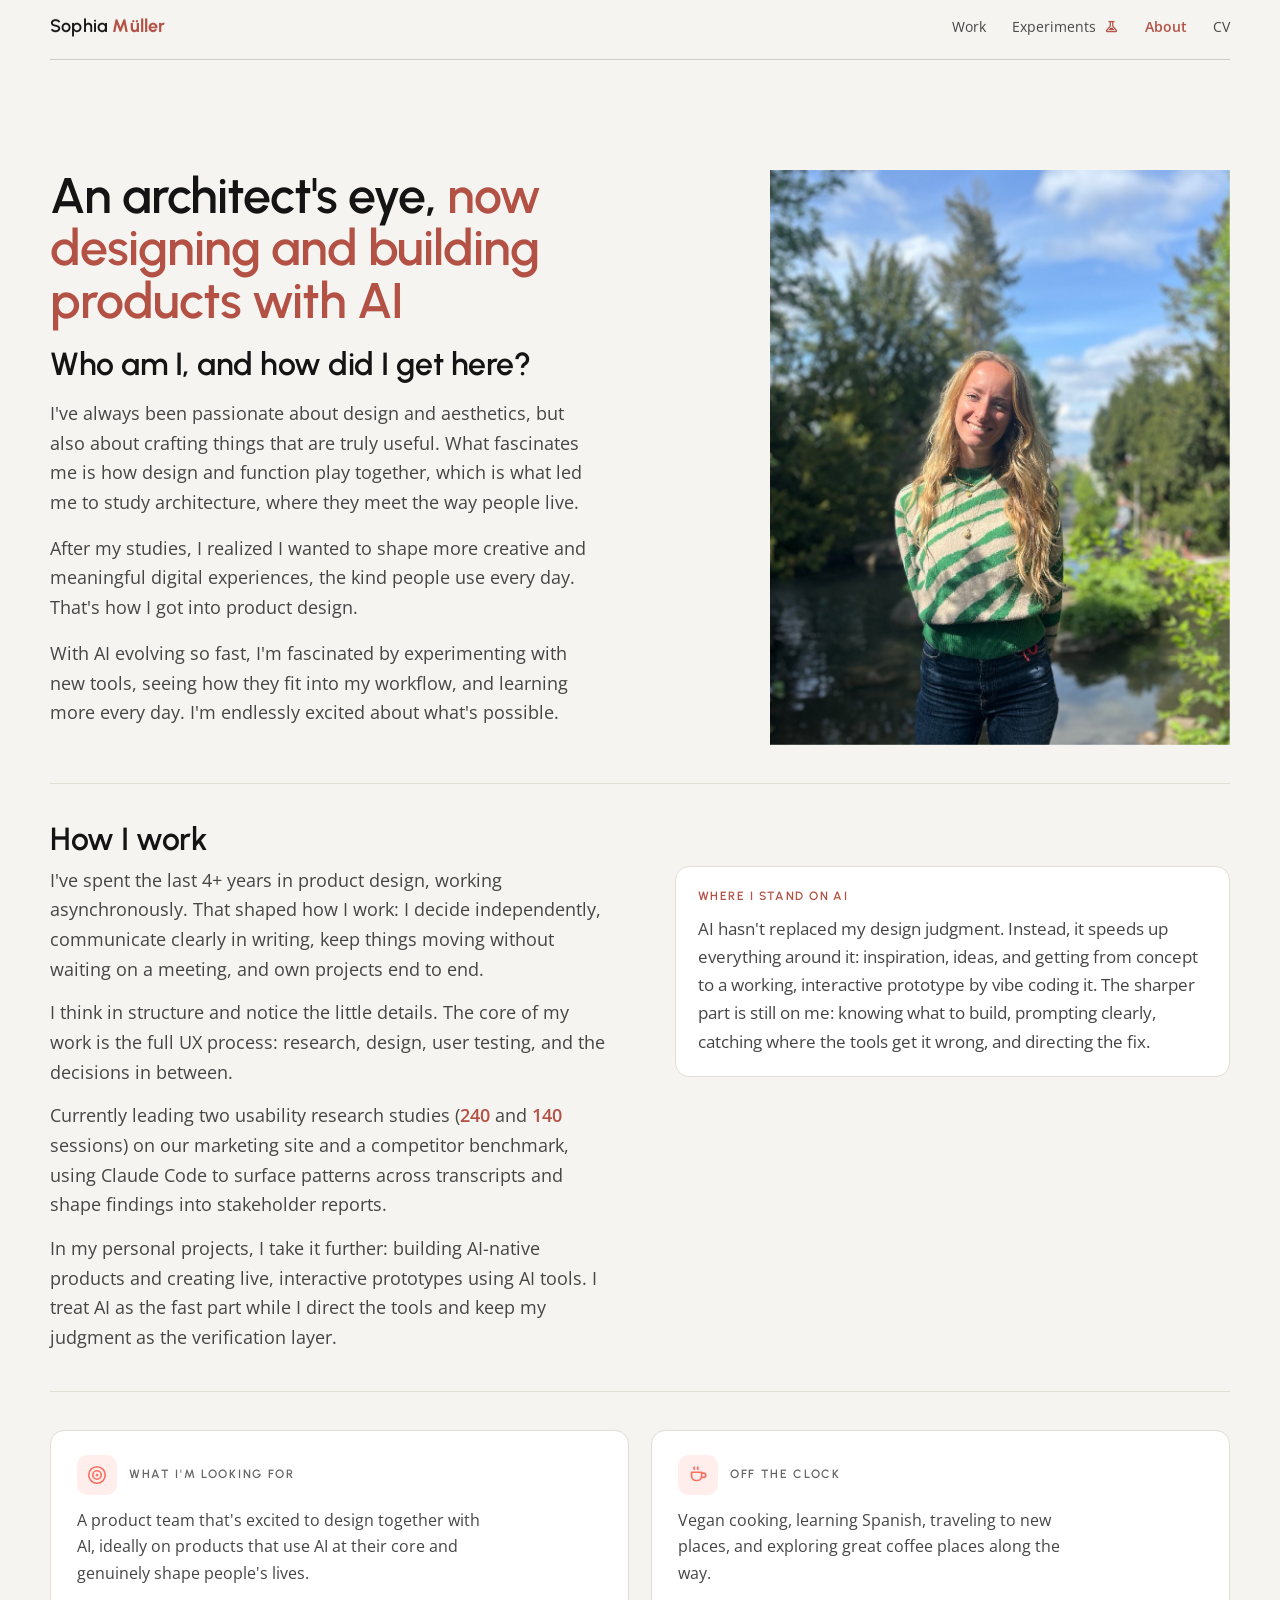
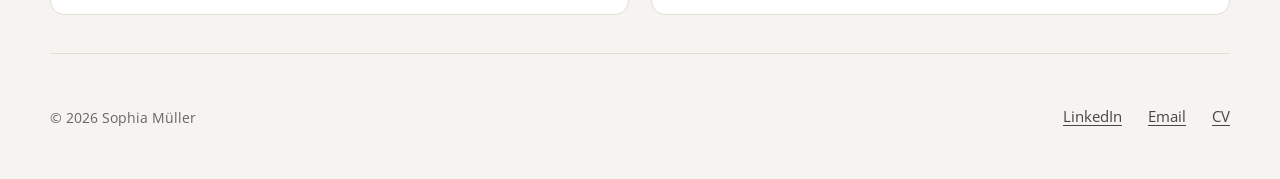
==== about.html @ 028c993f "About: reword usability research line, add study context Co-Authored-By: Claude Opus 4.8 (1M context" ====
<!DOCTYPE html>
<html lang="en">
<head>
<meta charset="UTF-8">
<meta name="viewport" content="width=device-width, initial-scale=1.0">
<link rel="icon" href="/favicon.svg" type="image/svg+xml">
<link rel="icon" href="/favicon.ico" sizes="any">
<link rel="apple-touch-icon" href="/apple-touch-icon.png">
<title>About — Sophia Müller, Product Designer</title>
<meta name="description" content="About Sophia Müller — an architect turned product designer who integrates AI across the full UX process. How I work, and where I stand on AI.">
<link rel="canonical" href="https://sophia-ux.com/about">
<meta property="og:type" content="website">
<meta property="og:url" content="https://sophia-ux.com/about">
<meta property="og:title" content="About — Sophia Müller, Product Designer">
<meta property="og:description" content="An architect turned product designer who integrates AI across the full UX process. How I work, and where I stand on AI.">
<meta property="og:image" content="https://sophia-ux.com/assets/og-image.jpg">
<meta property="og:image:width" content="1200">
<meta property="og:image:height" content="630">
<meta property="og:image:alt" content="Sophia Müller — Product Designer portfolio">
<meta property="og:site_name" content="Sophia Müller">
<meta name="twitter:card" content="summary_large_image">
<meta name="twitter:title" content="About — Sophia Müller, Product Designer">
<meta name="twitter:description" content="An architect turned product designer who integrates AI across the full UX process. How I work, and where I stand on AI.">
<meta name="twitter:image" content="https://sophia-ux.com/assets/og-image.jpg">
<meta name="twitter:image:alt" content="Sophia Müller — Product Designer portfolio">
<script type="application/ld+json">
{
  "@context": "https://schema.org",
  "@graph": [
    {
      "@type": "AboutPage",
      "url": "https://sophia-ux.com/about",
      "name": "About — Sophia Müller, Product Designer",
      "description": "An architect turned product designer who integrates AI across the full UX process.",
      "inLanguage": "en",
      "isPartOf": { "@type": "WebSite", "name": "Sophia Müller", "url": "https://sophia-ux.com/" },
      "about": { "@id": "https://sophia-ux.com/#person" }
    },
    {
      "@type": "Person",
      "@id": "https://sophia-ux.com/#person",
      "name": "Sophia Müller",
      "url": "https://sophia-ux.com/",
      "jobTitle": "Product Designer",
      "image": "https://sophia-ux.com/assets/sophia-portrait-about.jpg",
      "sameAs": ["https://www.instagram.com/sophiamueller_ux/"]
    },
    {
      "@type": "BreadcrumbList",
      "itemListElement": [
        { "@type": "ListItem", "position": 1, "name": "Home", "item": "https://sophia-ux.com/" },
        { "@type": "ListItem", "position": 2, "name": "About" }
      ]
    }
  ]
}
</script>
<link rel="preconnect" href="https://fonts.googleapis.com">
<link rel="preconnect" href="https://fonts.gstatic.com" crossorigin>
<link href="https://fonts.googleapis.com/css2?family=Urbanist:wght@500;600;700&family=Open+Sans:wght@400;600&display=swap" rel="stylesheet">
<style>
  /* ============================================================
     THEME: cream-paper variant of the Sophia Müller brand.
     Tokens match the Focus Forest case study so this page
     drops into the same site. Edit copy in the <body> below.
     ============================================================ */
  :root{
    --paper:#f6f4f1; --paper-2:#f1eee8; --card:#ffffff;
    --ink:#141414; --body:#454545; --muted:#666666; --faint:#b0a99e;
    --line:#e2ded6; --accent:#F87060; --accent-ink:#b35145;
    --head:'Urbanist',sans-serif; --sans:'Open Sans',sans-serif;
    --maxw:1240px; --header-h:64px;
  }
  *{box-sizing:border-box}
  body{margin:0;background:var(--paper);color:var(--body);font-family:var(--sans);font-size:16px;line-height:1.65;-webkit-font-smoothing:antialiased}
  a{color:inherit;text-decoration:none}

  /* ---------- Header ---------- */
  .header{position:sticky;top:0;z-index:50;max-width:var(--maxw);margin:0 auto;display:flex;align-items:center;justify-content:space-between;padding:30px clamp(20px,4vw,30px) 18px;background:rgba(246,244,241,.86);backdrop-filter:blur(8px)}
  .header::after{content:"";position:absolute;left:clamp(20px,4vw,30px);right:clamp(20px,4vw,30px);bottom:0;height:1px;background:rgba(20,20,20,.2)}
  .brand{font-family:var(--head);font-weight:600;font-size:18px;letter-spacing:.2px;color:var(--ink)}
  .brand b{color:var(--accent-ink);font-weight:700}
  .nav{display:flex;gap:26px;align-items:center;font-size:14px}
  .nav a{color:var(--body);transition:color .15s}
  .nav a:hover{color:var(--accent-ink)}
  .nav a.active{color:var(--accent-ink);font-weight:600}
  .nav-toggle{display:none}
  /* Experiments flask icon: dark coral to match the heading; wiggles on load, every few seconds, and on hover */
  .navicon{width:15px;height:15px;fill:var(--accent-ink);vertical-align:-2px;margin-left:4px;transform-origin:50% 75%}
  .navicon.wiggle,.nav a:hover .navicon{animation:flaskwiggle .6s ease}
  @keyframes flaskwiggle{0%,100%{transform:rotate(0)}22%{transform:rotate(-15deg)}50%{transform:rotate(12deg)}74%{transform:rotate(-6deg)}88%{transform:rotate(3deg)}}

  /* ---------- Layout ---------- */
  .wrap{max-width:var(--maxw);margin:0 auto;padding:0 clamp(20px,4vw,30px)}

  /* ---------- Hero ---------- */
  .hero{display:grid;grid-template-columns:minmax(0,34rem) minmax(0,460px);justify-content:space-between;gap:90px;align-items:start;padding:clamp(40px,7vw,80px) 0 clamp(26px,4vw,38px)}
  .hero-text{min-width:0}
  /* align the photo top with the header text (the h1 carries a 12px top margin) */
  .hero .photo{margin-top:12px}
  .eyebrow{font-family:var(--head);font-weight:600;font-size:13px;letter-spacing:.14em;text-transform:uppercase;color:var(--muted)}
  h1{font-family:var(--head);font-weight:600;font-size:clamp(34px,5vw,50px);letter-spacing:-.02em;line-height:1.05;color:var(--ink);margin:12px 0 0}
  .lede{font-size:clamp(16px,1.6vw,19px);line-height:1.55;max-width:46ch;color:var(--body);margin:18px 0 0}
  .intro-p{font-size:18px;line-height:1.65;max-width:62ch;color:var(--body);margin:16px 0 0}

  /* PHOTO: replace the <div class="photo"> placeholder in the
     body with your image, e.g.:
       <img class="photo" src="sophia.jpg" alt="Sophia Müller">
     The .photo styles below size and crop either one. */
  .photo{width:100%;height:auto;aspect-ratio:4/5;border-radius:0;object-fit:cover;display:block}
  .photo.placeholder{background:var(--paper-2);border:1px solid var(--line);display:flex;flex-direction:column;align-items:center;justify-content:center;gap:8px;color:var(--faint);font-family:var(--head);font-weight:500;font-size:13px}
  .photo.placeholder small{font-family:var(--sans);font-weight:400;font-size:12px;color:var(--faint)}

  /* ---------- Sections ---------- */
  .block{padding:clamp(26px,4vw,38px) 0;border-top:1px solid var(--line)}
  .kicker{font-family:var(--head);font-weight:600;font-size:12px;letter-spacing:.14em;text-transform:uppercase;color:var(--muted);margin:0 0 12px}
  .block-ic{width:40px;height:40px;border-radius:11px;background:rgba(248,112,96,.12);color:var(--accent);display:flex;align-items:center;justify-content:center;flex:none}
  .block-head{display:flex;align-items:center;gap:12px;margin:0 0 12px}
  .block-head .kicker{margin:0}
  h2{font-family:var(--head);font-weight:600;font-size:clamp(23px,3vw,32px);letter-spacing:-.015em;line-height:1.12;color:var(--ink);margin:0}
  .block p{max-width:64ch;margin:14px 0 0;font-size:18px}

  /* AI stance card */
  .pov{background:var(--card);border:1px solid var(--line);border-radius:14px;padding:20px 22px;margin:20px 0 0}
  .pov .label{font-family:var(--head);font-weight:600;font-size:12px;letter-spacing:.12em;text-transform:uppercase;color:var(--accent-ink);margin:0 0 9px}
  .pov p{margin:0;font-size:17px;max-width:none}
  /* How I work: paragraphs on the left, the AI-stance box on the right */
  .how-cols{display:grid;grid-template-columns:1fr 1fr;gap:70px;align-items:start;margin-top:8px}
  .how-cols .how-text p:first-child{margin-top:0}
  .how-cols .pov{margin:0}

  /* Experience */
  .exp{display:flex;flex-wrap:wrap;gap:24px;align-items:baseline;margin-top:4px}
  .exp .job{font-family:var(--head);font-weight:600;color:var(--ink);font-size:16px;margin:0 0 8px}
  .exp .job span{color:var(--muted);font-weight:400;font-size:13px;font-family:var(--sans)}

  /* Pills */
  .pills{display:flex;gap:8px;flex-wrap:wrap}
  .pill{font-family:var(--head);font-weight:500;font-size:13px;color:var(--ink);background:var(--card);border:1px solid var(--line);border-radius:20px;padding:6px 14px}
  .pill .ar{color:var(--muted)}
  .pill-label{font-size:13px;color:var(--muted);margin:0 0 9px}

  /* Two-up */
  .two-up{display:flex;flex-wrap:wrap;gap:22px}
  .two-up > div{flex:1 1 300px;background:var(--card);border:1px solid var(--line);border-radius:14px;padding:24px 26px 28px}
  .two-up p{max-width:46ch;margin-top:0;font-size:16px}

  /* Connect */
  .connect h2 .wave{color:var(--accent)}
  .connect .links{font-family:var(--head);font-weight:500;font-size:15px;color:var(--accent-ink);margin-top:14px}
  .connect .links a:hover{text-decoration:underline}

  /* Footer */
  /* footer: same layout as the homepage, in cream */
  .foot{border-top:1px solid var(--line);margin-top:0;padding:50px 0;display:flex;flex-wrap:wrap;gap:24px;justify-content:space-between;align-items:flex-end}
  .foot .copy{color:var(--muted);font-size:14px}
  .foot .flinks{display:flex;gap:26px;font-size:15px}
  .foot .flinks a{color:var(--body);text-decoration:underline;text-underline-offset:3px;text-decoration-thickness:1px;transition:color .2s}
  .foot .flinks a:hover{color:var(--accent-ink)}

  /* back-to-top button (same behavior as the homepage), cream colors */
  .totop{position:fixed;right:clamp(18px,3vw,34px);bottom:clamp(18px,3vw,34px);width:46px;height:46px;border-radius:50%;border:1px solid var(--accent-ink);background:rgba(179,81,69,.1);color:var(--accent-ink);font-size:20px;line-height:1;display:flex;align-items:center;justify-content:center;cursor:pointer;z-index:60;opacity:0;visibility:hidden;transform:translateY(8px);transition:opacity .3s ease,transform .3s ease,background .2s ease,color .2s ease}
  .totop.show{opacity:1;visibility:visible;transform:translateY(0)}
  .totop:hover{background:var(--accent-ink);color:#fff}

  /* ---------- Gentle on-load reveal ---------- */
  .reveal{opacity:0;transform:translateY(16px);animation:rise .7s cubic-bezier(.2,.7,.2,1) forwards}
  @keyframes rise{to{opacity:1;transform:none}}

  /* ---------- Responsive ---------- */
  @media (max-width:860px){
    .hero{grid-template-columns:1fr;gap:28px} /* photo↔divider handled in the base .hero padding */
    .photo{max-width:320px}
    .intro-p{max-width:none}                       /* full-width text on tablet/mobile */
    .how-cols{grid-template-columns:1fr;gap:28px}  /* text↔box = text↔image */
    .how-text p{max-width:none}                    /* full-width text on tablet/mobile */
    .two-up{gap:28px}                              /* looking-for ↔ off-the-clock = text↔image */
    .foot{margin-top:0}                            /* "places…" ↔ footer divider ≈ 26px */
  }
  /* match the homepage: collapse the nav to just the brand on mobile/tablet */
  @media (max-width:860px){
    .nav-toggle{display:flex;flex-direction:column;justify-content:center;align-items:center;gap:5px;
                width:42px;height:42px;border:0;background:none;cursor:pointer;padding:0}
    .nav-toggle span{display:block;width:22px;height:2px;background:var(--ink);border-radius:2px;
                     transition:transform .25s ease,opacity .2s ease}
    .nav-toggle[aria-expanded="true"] span:nth-child(1){transform:translateY(7px) rotate(45deg)}
    .nav-toggle[aria-expanded="true"] span:nth-child(2){opacity:0}
    .nav-toggle[aria-expanded="true"] span:nth-child(3){transform:translateY(-7px) rotate(-45deg)}
    .nav{position:absolute;top:100%;left:0;right:0;display:none;flex-direction:column;gap:0;
         align-items:stretch;text-align:left;
         background:var(--paper);border-bottom:1px solid var(--line);
         padding:2px clamp(20px,4vw,30px) 14px;box-shadow:0 18px 30px rgba(20,20,20,.12)}
    .nav.open{display:flex}
    .nav a{padding:13px 2px;font-size:16px;border-top:1px solid var(--line)}
    .nav a:first-child{border-top:0}
  }
  @media (prefers-reduced-motion:reduce){
    .reveal{animation:none;opacity:1;transform:none}
    .header{backdrop-filter:none}
    .navicon{animation:none!important}
  }
</style>
</head>
<body>

<!-- ============================================================
     EDITING GUIDE
     - All copy lives between the tags below; edit the text freely.
     - Replace href="#" links with your real URLs (CV, LinkedIn,
       Email = mailto:you@example.com, Dribbble).
     - Swap the photo placeholder for <img class="photo" src="...">.
     - No build step: just open this file in a browser to preview.
     ============================================================ -->

<header class="header">
  <a class="brand" href="index.html">Sophia <b>Müller</b></a>
  <button class="nav-toggle" type="button" aria-label="Menu" aria-expanded="false" aria-controls="sitenav">
    <span></span><span></span><span></span>
  </button>
  <nav class="nav" id="sitenav">
    <a href="index.html#work">Work</a>
    <a href="index.html#lab">Experiments <svg class="navicon" viewBox="0 -960 960 960" aria-hidden="true"><path d="M200-120q-51 0-72.5-45.5T138-250l222-270v-240h-40q-17 0-28.5-11.5T280-800q0-17 11.5-28.5T320-840h320q17 0 28.5 11.5T680-800q0 17-11.5 28.5T640-760h-40v240l222 270q32 39 10.5 84.5T760-120H200Zm80-120h400L544-400H416L280-240Zm-80 40h560L520-492v-268h-80v268L200-200Zm280-280Z"/></svg></a>
    <a href="about.html" class="active">About</a>
    <a href="https://drive.google.com/file/d/1fmcqLYlEoD7XHiyva_9dcXT8S743Lg63/view?usp=sharing" class="cv" target="_blank" rel="noopener">CV</a>
  </nav>
</header>

<main class="wrap">

  <!-- ===== Hero: intro ===== -->
  <section class="hero">
    <div class="reveal hero-text">
      <h1>An architect's eye, <span style="color:var(--accent-ink)">now designing and building products with AI</span></h1>
      <h2 style="margin-top:20px">Who am I, and how did I get here?</h2>
      <p class="intro-p">I've always been passionate about design and aesthetics, but also about crafting things that are truly useful. What fascinates me is how design and function play together, which is what led me to study architecture, where they meet the way people live.</p>
      <p class="intro-p">After my studies, I realized I wanted to shape more creative and meaningful digital experiences, the kind people use every day. That's how I got into product design.</p>
      <p class="intro-p">With AI evolving so fast, I'm fascinated by experimenting with new tools, seeing how they fit into my workflow, and learning more every day. I'm endlessly excited about what's possible.</p>
    </div>
    <img class="photo reveal" src="assets/sophia-portrait-about.jpg?v=7" alt="Sophia Müller, product designer, smiling outdoors by a tree-lined canal" width="1000" height="1250">
  </section>

  <!-- ===== How I work + AI stance ===== -->
  <section class="block reveal" style="animation-delay:.05s">
    <h2>How I work</h2>
    <div class="how-cols">
      <div class="how-text">
        <p>I've spent the last 4+ years in product design, working asynchronously. That shaped how I work: I decide independently, communicate clearly in writing, keep things moving without waiting on a meeting, and own projects end to end.</p>
        <p>I think in structure and notice the little details. The core of my work is the full UX process: research, design, user testing, and the decisions in between.</p>
        <p>Currently leading two usability research studies (<span style="color:var(--accent-ink);font-weight:600">240</span> and <span style="color:var(--accent-ink);font-weight:600">140</span> sessions) on our marketing site and a competitor benchmark, using Claude Code to surface patterns across transcripts and shape findings into stakeholder reports.</p>
        <p>In my personal projects, I take it further: building AI-native products and creating live, interactive prototypes using AI tools. I treat AI as the fast part while I direct the tools and keep my judgment as the verification layer.</p>
      </div>
      <div class="pov">
        <div class="label">Where I stand on AI</div>
        <p>AI hasn't replaced my design judgment. Instead, it speeds up everything around it: inspiration, ideas, and getting from concept to a working, interactive prototype by vibe coding it. The sharper part is still on me: knowing what to build, prompting clearly, catching where the tools get it wrong, and directing the fix.</p>
      </div>
    </div>
  </section>

  <!-- ===== What I'm looking for + Off the clock ===== -->
  <section class="block">
    <div class="two-up">
      <div>
        <div class="block-head">
          <div class="block-ic"><svg width="22" height="22" viewBox="0 0 24 24" fill="none" stroke="currentColor" stroke-width="1.8" stroke-linecap="round" stroke-linejoin="round"><circle cx="12" cy="12" r="9"/><circle cx="12" cy="12" r="4.6"/><circle cx="12" cy="12" r=".6" fill="currentColor"/></svg></div>
          <div class="kicker">What I'm looking for</div>
        </div>
        <p>A product team that's excited to design together with AI, ideally on products that use AI at their core and genuinely shape people's lives.</p>
      </div>
      <div>
        <div class="block-head">
          <div class="block-ic"><svg width="22" height="22" viewBox="0 0 24 24" fill="none" stroke="currentColor" stroke-width="1.8" stroke-linecap="round" stroke-linejoin="round"><path d="M5 9h11v4a5 5 0 0 1-5 5H10a5 5 0 0 1-5-5V9z"/><path d="M16 10h2.2a2.3 2.3 0 0 1 0 4.6H16"/><path d="M8 3.4c-.6.8-.6 1.6 0 2.4M12 3.4c-.6.8-.6 1.6 0 2.4"/></svg></div>
          <div class="kicker">Off the clock</div>
        </div>
        <p>Vegan cooking, learning Spanish, traveling to new places, and exploring great coffee places along the way.</p>
      </div>
    </div>
  </section>

  <!-- ===== Footer ===== -->
  <footer class="foot">
    <div class="copy">© 2026 Sophia Müller</div>
    <div class="flinks">
      <a href="https://www.linkedin.com/in/sophiadesign/" target="_blank" rel="noopener">LinkedIn</a>
      <a href="mailto:hello@sophia-ux.com">Email</a>
      <a href="https://drive.google.com/file/d/1fmcqLYlEoD7XHiyva_9dcXT8S743Lg63/view?usp=sharing" target="_blank" rel="noopener">CV</a>
    </div>
  </footer>

</main>

<button class="totop" aria-label="Back to top">↑</button>

<script>
  /* Experiments flask icon: a catchy wiggle once shortly after load, then every few seconds
     (also wiggles on hover via CSS). Mirrors the homepage. Skipped for reduced-motion visitors. */
  (function(){
    if (window.matchMedia && window.matchMedia('(prefers-reduced-motion: reduce)').matches) return;
    var icons = document.querySelectorAll('.navicon');
    if (!icons.length) return;
    function wiggle(){
      icons.forEach(function(ni){
        ni.classList.add('wiggle');
        setTimeout(function(){ ni.classList.remove('wiggle'); }, 700);
      });
    }
    setTimeout(wiggle, 600);
    setInterval(wiggle, 6000);
  })();

  /* Back-to-top: appears after scrolling down ~one screen, smooth-scrolls up on click (mirrors the homepage). */
  (function(){
    var btn = document.querySelector('.totop');
    if(!btn) return;
    function onScroll(){
      if(window.scrollY > window.innerHeight * 0.7){ btn.classList.add('show'); }
      else { btn.classList.remove('show'); }
    }
    window.addEventListener('scroll', onScroll, {passive:true});
    window.addEventListener('resize', onScroll);
    onScroll();
    btn.addEventListener('click', function(){ window.scrollTo({ top: 0, behavior: 'smooth' }); });
  })();

  /* Nav slides up and away on scroll (stays opaque), same as the homepage. Respects reduced motion. */
  (function(){
    if(window.matchMedia && window.matchMedia('(prefers-reduced-motion: reduce)').matches) return;
    var bar = document.querySelector('.header');
    if(!bar) return;
    var target = window.scrollY, cur = target;
    function apply(y){
      var s = 40, e = 190;
      var p = y <= s ? 0 : y >= e ? 1 : (y - s) / (e - s);
      bar.style.transform = 'translateY(' + (-p * 101) + '%)';
      bar.style.pointerEvents = p > 0.95 ? 'none' : '';
    }
    function loop(){
      cur += (target - cur) * 0.14;
      if(Math.abs(target - cur) < 0.15) cur = target;
      apply(cur);
      requestAnimationFrame(loop);
    }
    window.addEventListener('scroll', function(){ target = window.scrollY; }, {passive:true});
    cur = target = window.scrollY;
    loop();
  })();

  // Mobile hamburger: toggle the nav dropdown.
  (function(){
    var btn = document.querySelector('.nav-toggle');
    var nav = document.getElementById('sitenav');
    if(!btn || !nav) return;
    function setOpen(open){
      nav.classList.toggle('open', open);
      btn.setAttribute('aria-expanded', open ? 'true' : 'false');
    }
    btn.addEventListener('click', function(){ setOpen(!nav.classList.contains('open')); });
    nav.addEventListener('click', function(e){ if(e.target.closest('a')) setOpen(false); });
    document.addEventListener('keydown', function(e){ if(e.key === 'Escape') setOpen(false); });
    document.addEventListener('click', function(e){ if(nav.classList.contains('open') && !nav.contains(e.target) && !btn.contains(e.target)) setOpen(false); });
  })();
</script>

<script defer src="/_vercel/insights/script.js"></script>
</body>
</html>
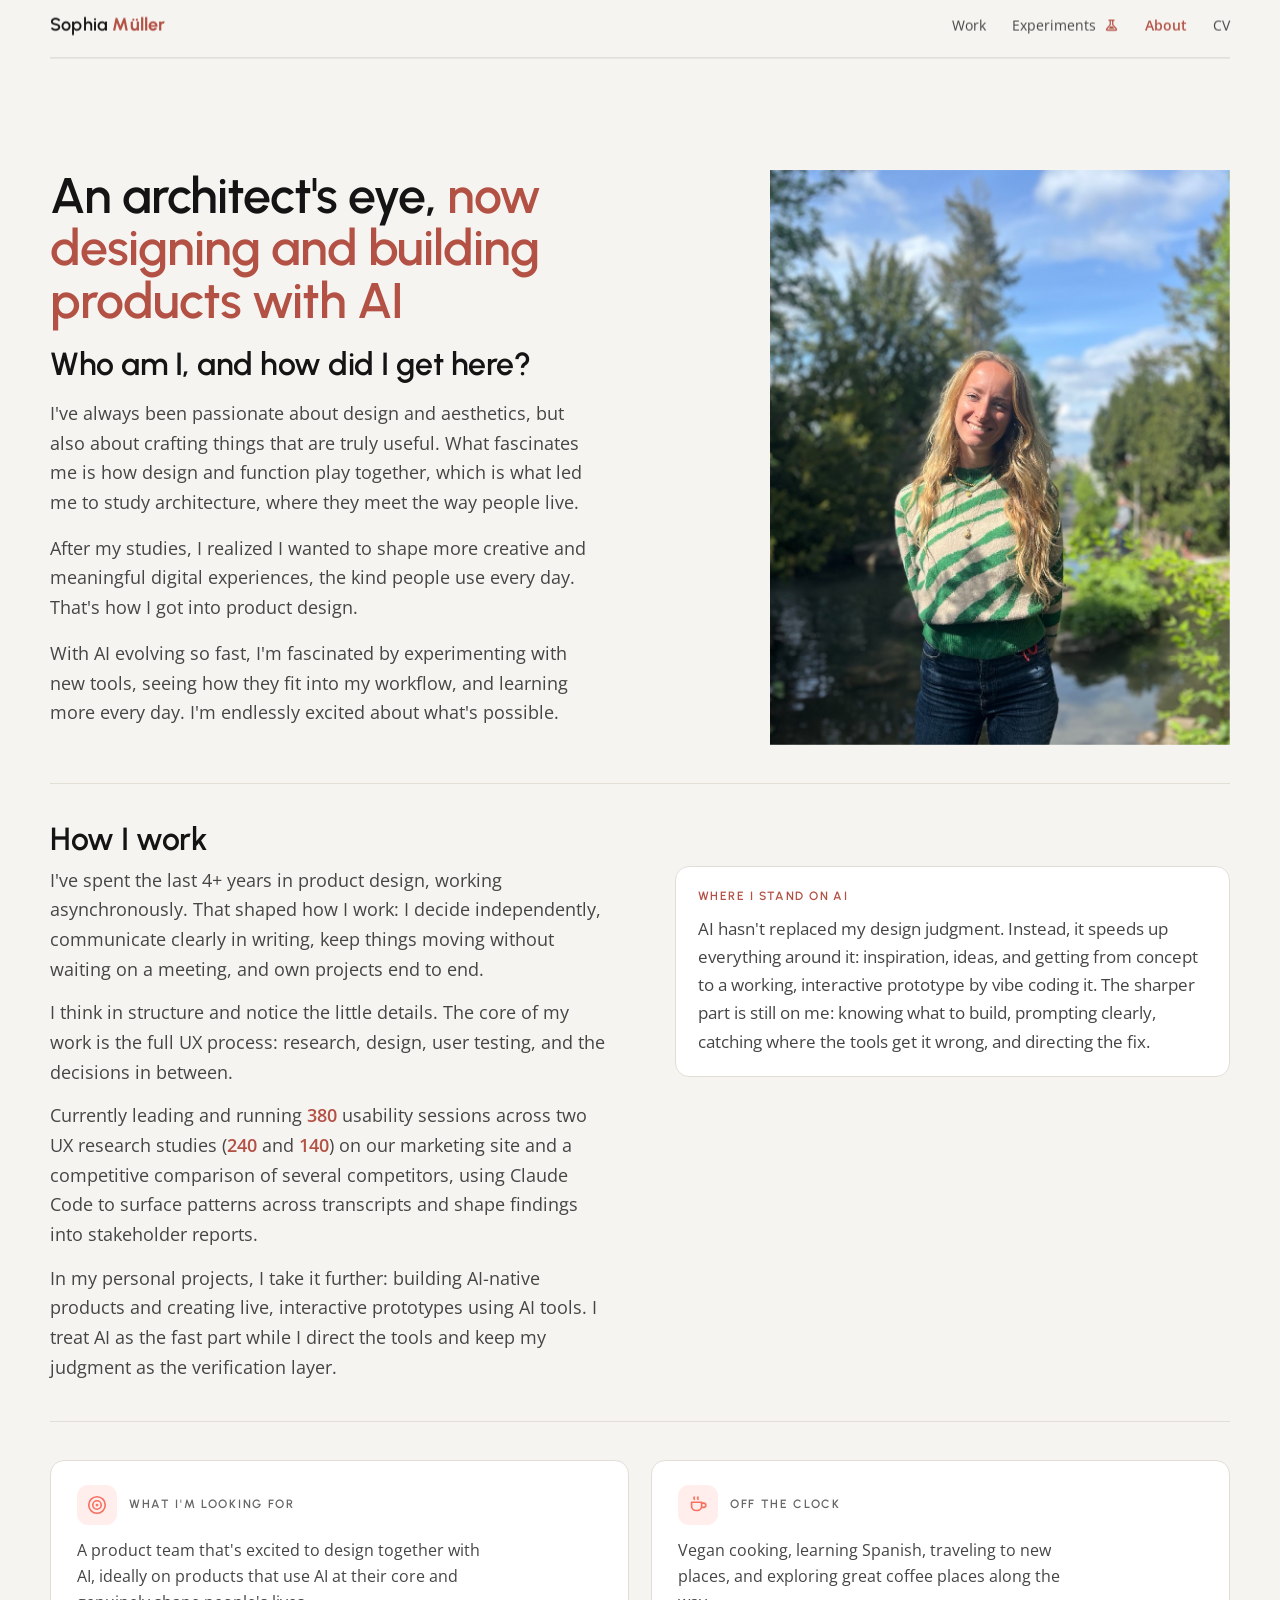
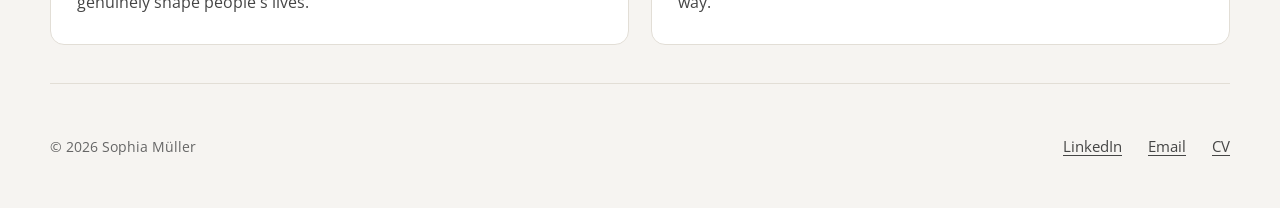
==== commit 0c302db1: "About: align usability research line with CV wording (380 across two studies) Co-Authored-By: Claude" ====
--- a/about.html
+++ b/about.html
@@ -246,7 +246,7 @@
       <div class="how-text">
         <p>I've spent the last 4+ years in product design, working asynchronously. That shaped how I work: I decide independently, communicate clearly in writing, keep things moving without waiting on a meeting, and own projects end to end.</p>
         <p>I think in structure and notice the little details. The core of my work is the full UX process: research, design, user testing, and the decisions in between.</p>
-        <p>Currently leading two usability research studies (<span style="color:var(--accent-ink);font-weight:600">240</span> and <span style="color:var(--accent-ink);font-weight:600">140</span> sessions) on our marketing site and a competitor benchmark, using Claude Code to surface patterns across transcripts and shape findings into stakeholder reports.</p>
+        <p>Currently leading and running <span style="color:var(--accent-ink);font-weight:600">380</span> usability sessions across two UX research studies (<span style="color:var(--accent-ink);font-weight:600">240</span> and <span style="color:var(--accent-ink);font-weight:600">140</span>) on our marketing site and a competitive comparison of several competitors, using Claude Code to surface patterns across transcripts and shape findings into stakeholder reports.</p>
         <p>In my personal projects, I take it further: building AI-native products and creating live, interactive prototypes using AI tools. I treat AI as the fast part while I direct the tools and keep my judgment as the verification layer.</p>
       </div>
       <div class="pov">
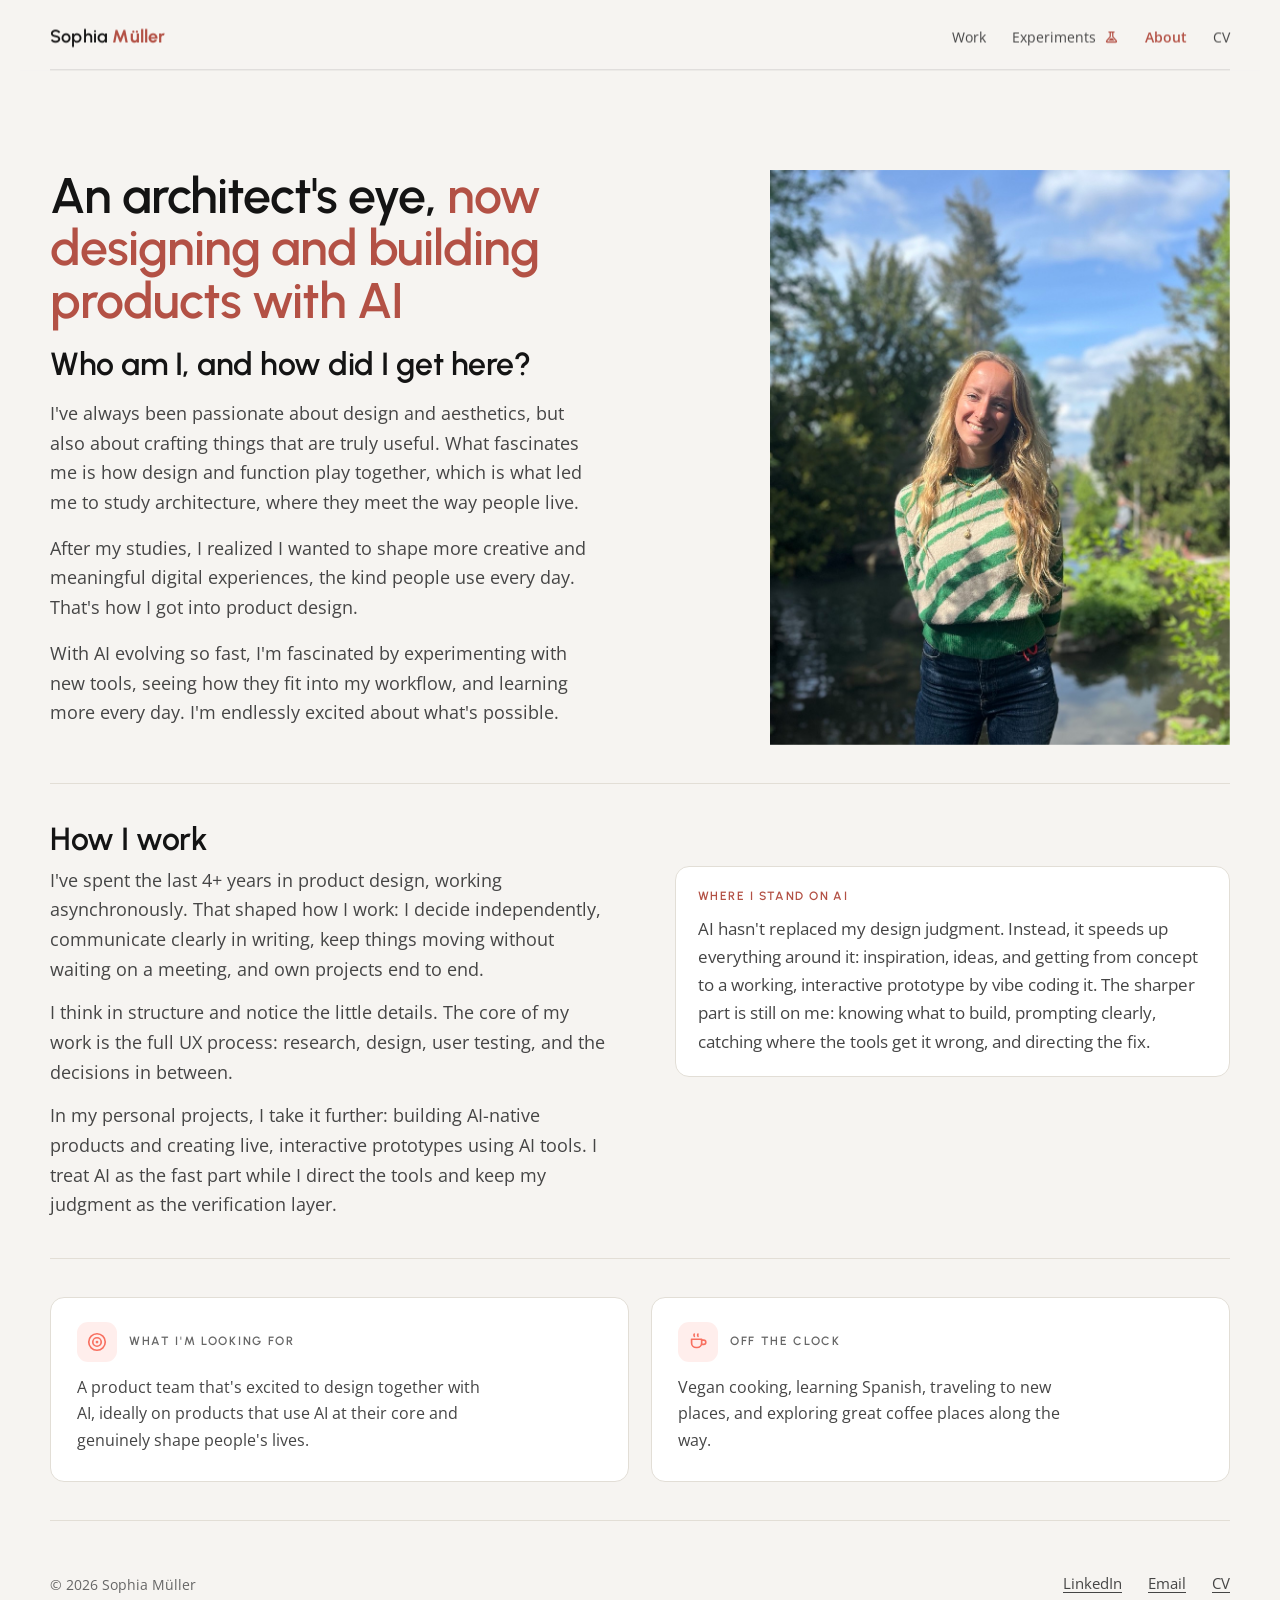
==== commit 4522a56c: "About: remove usability research line (keeps About employer-neutral) Co-Authored-By: Claude Opus 4.8" ====
--- a/about.html
+++ b/about.html
@@ -246,7 +246,6 @@
       <div class="how-text">
         <p>I've spent the last 4+ years in product design, working asynchronously. That shaped how I work: I decide independently, communicate clearly in writing, keep things moving without waiting on a meeting, and own projects end to end.</p>
         <p>I think in structure and notice the little details. The core of my work is the full UX process: research, design, user testing, and the decisions in between.</p>
-        <p>Currently leading and running <span style="color:var(--accent-ink);font-weight:600">380</span> usability sessions across two UX research studies (<span style="color:var(--accent-ink);font-weight:600">240</span> and <span style="color:var(--accent-ink);font-weight:600">140</span>) on our marketing site and a competitive comparison of several competitors, using Claude Code to surface patterns across transcripts and shape findings into stakeholder reports.</p>
         <p>In my personal projects, I take it further: building AI-native products and creating live, interactive prototypes using AI tools. I treat AI as the fast part while I direct the tools and keep my judgment as the verification layer.</p>
       </div>
       <div class="pov">
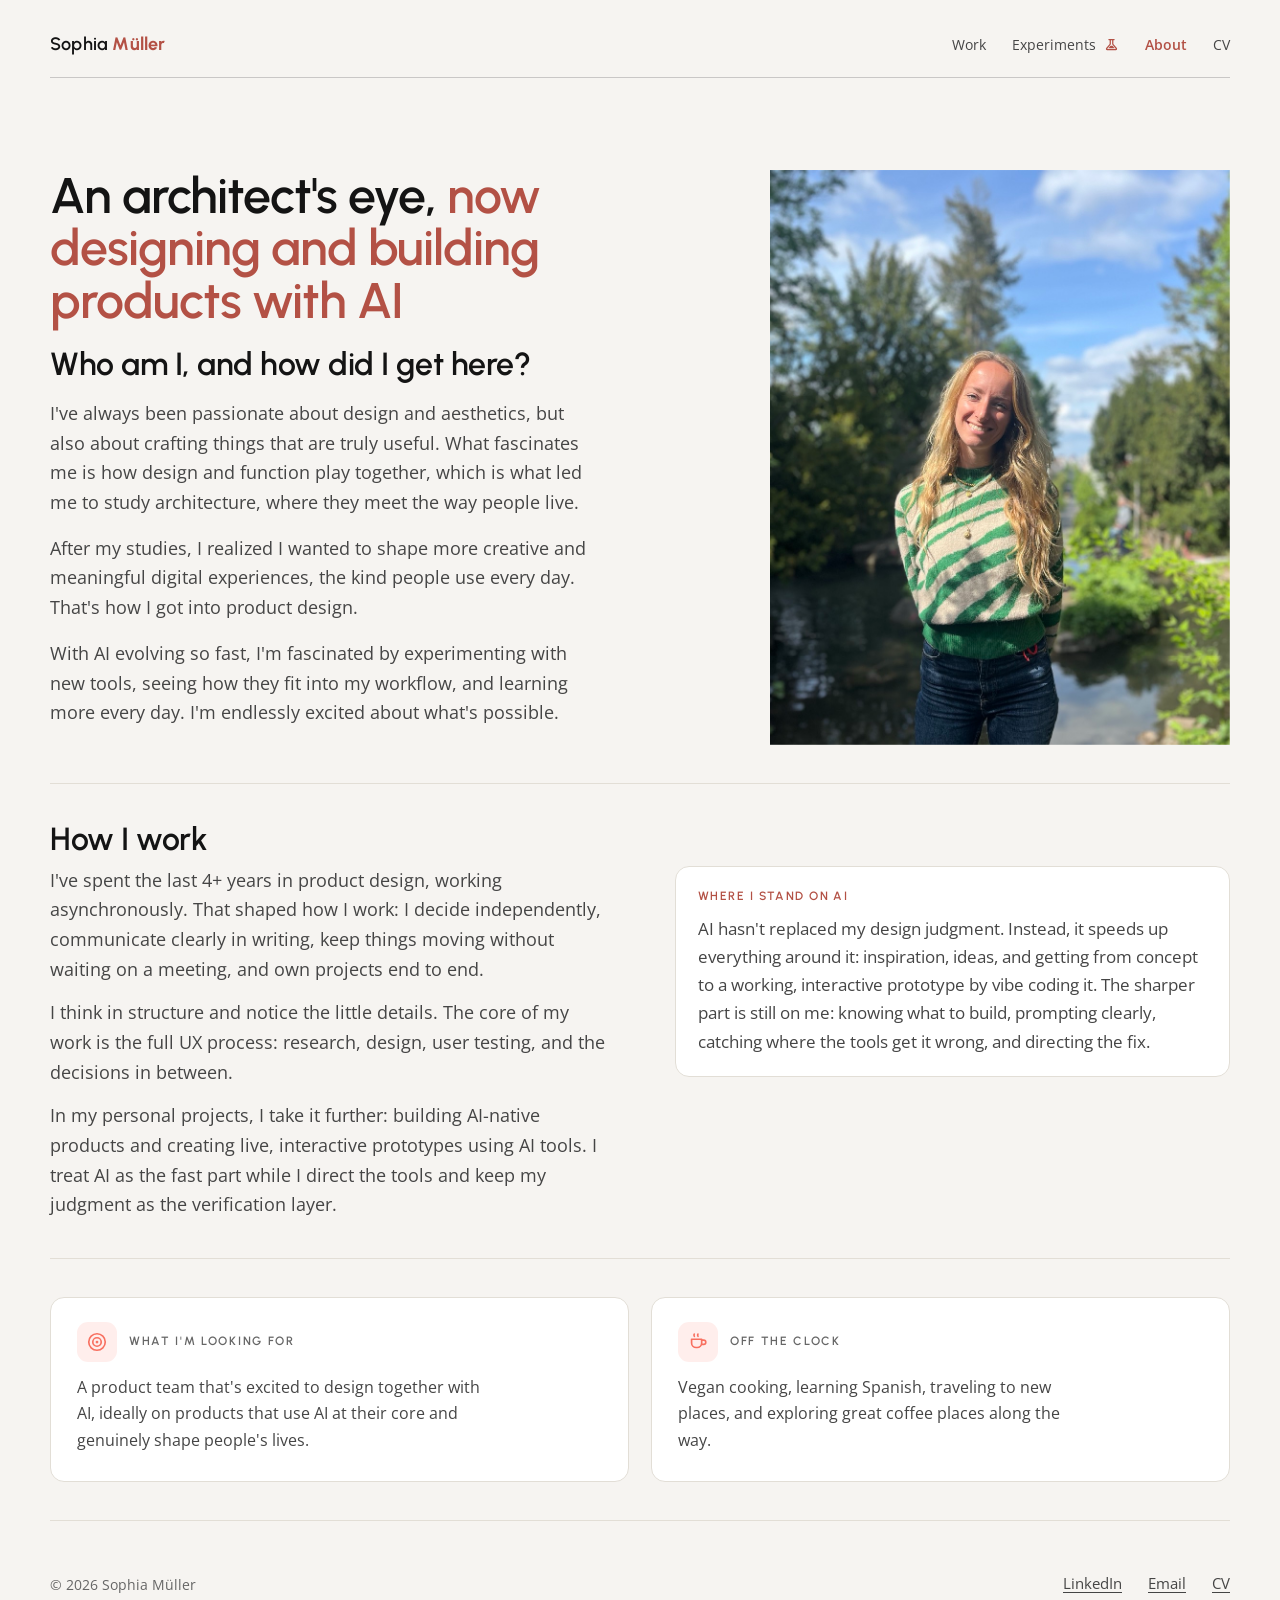
==== commit 5dd3b87b: "Update CV link to new Google Drive file across all pages Co-Authored-By: Claude Opus 4.8 (1M context" ====
--- a/about.html
+++ b/about.html
@@ -221,7 +221,7 @@
     <a href="index.html#work">Work</a>
     <a href="index.html#lab">Experiments <svg class="navicon" viewBox="0 -960 960 960" aria-hidden="true"><path d="M200-120q-51 0-72.5-45.5T138-250l222-270v-240h-40q-17 0-28.5-11.5T280-800q0-17 11.5-28.5T320-840h320q17 0 28.5 11.5T680-800q0 17-11.5 28.5T640-760h-40v240l222 270q32 39 10.5 84.5T760-120H200Zm80-120h400L544-400H416L280-240Zm-80 40h560L520-492v-268h-80v268L200-200Zm280-280Z"/></svg></a>
     <a href="about.html" class="active">About</a>
-    <a href="https://drive.google.com/file/d/1fmcqLYlEoD7XHiyva_9dcXT8S743Lg63/view?usp=sharing" class="cv" target="_blank" rel="noopener">CV</a>
+    <a href="https://drive.google.com/file/d/1Z-_l9H6a6OMf9sEtm7uho7M1DKZYMkv1/view?usp=sharing" class="cv" target="_blank" rel="noopener">CV</a>
   </nav>
 </header>
 
@@ -281,7 +281,7 @@
     <div class="flinks">
       <a href="https://www.linkedin.com/in/sophiadesign/" target="_blank" rel="noopener">LinkedIn</a>
       <a href="mailto:hello@sophia-ux.com">Email</a>
-      <a href="https://drive.google.com/file/d/1fmcqLYlEoD7XHiyva_9dcXT8S743Lg63/view?usp=sharing" target="_blank" rel="noopener">CV</a>
+      <a href="https://drive.google.com/file/d/1Z-_l9H6a6OMf9sEtm7uho7M1DKZYMkv1/view?usp=sharing" target="_blank" rel="noopener">CV</a>
     </div>
   </footer>
 
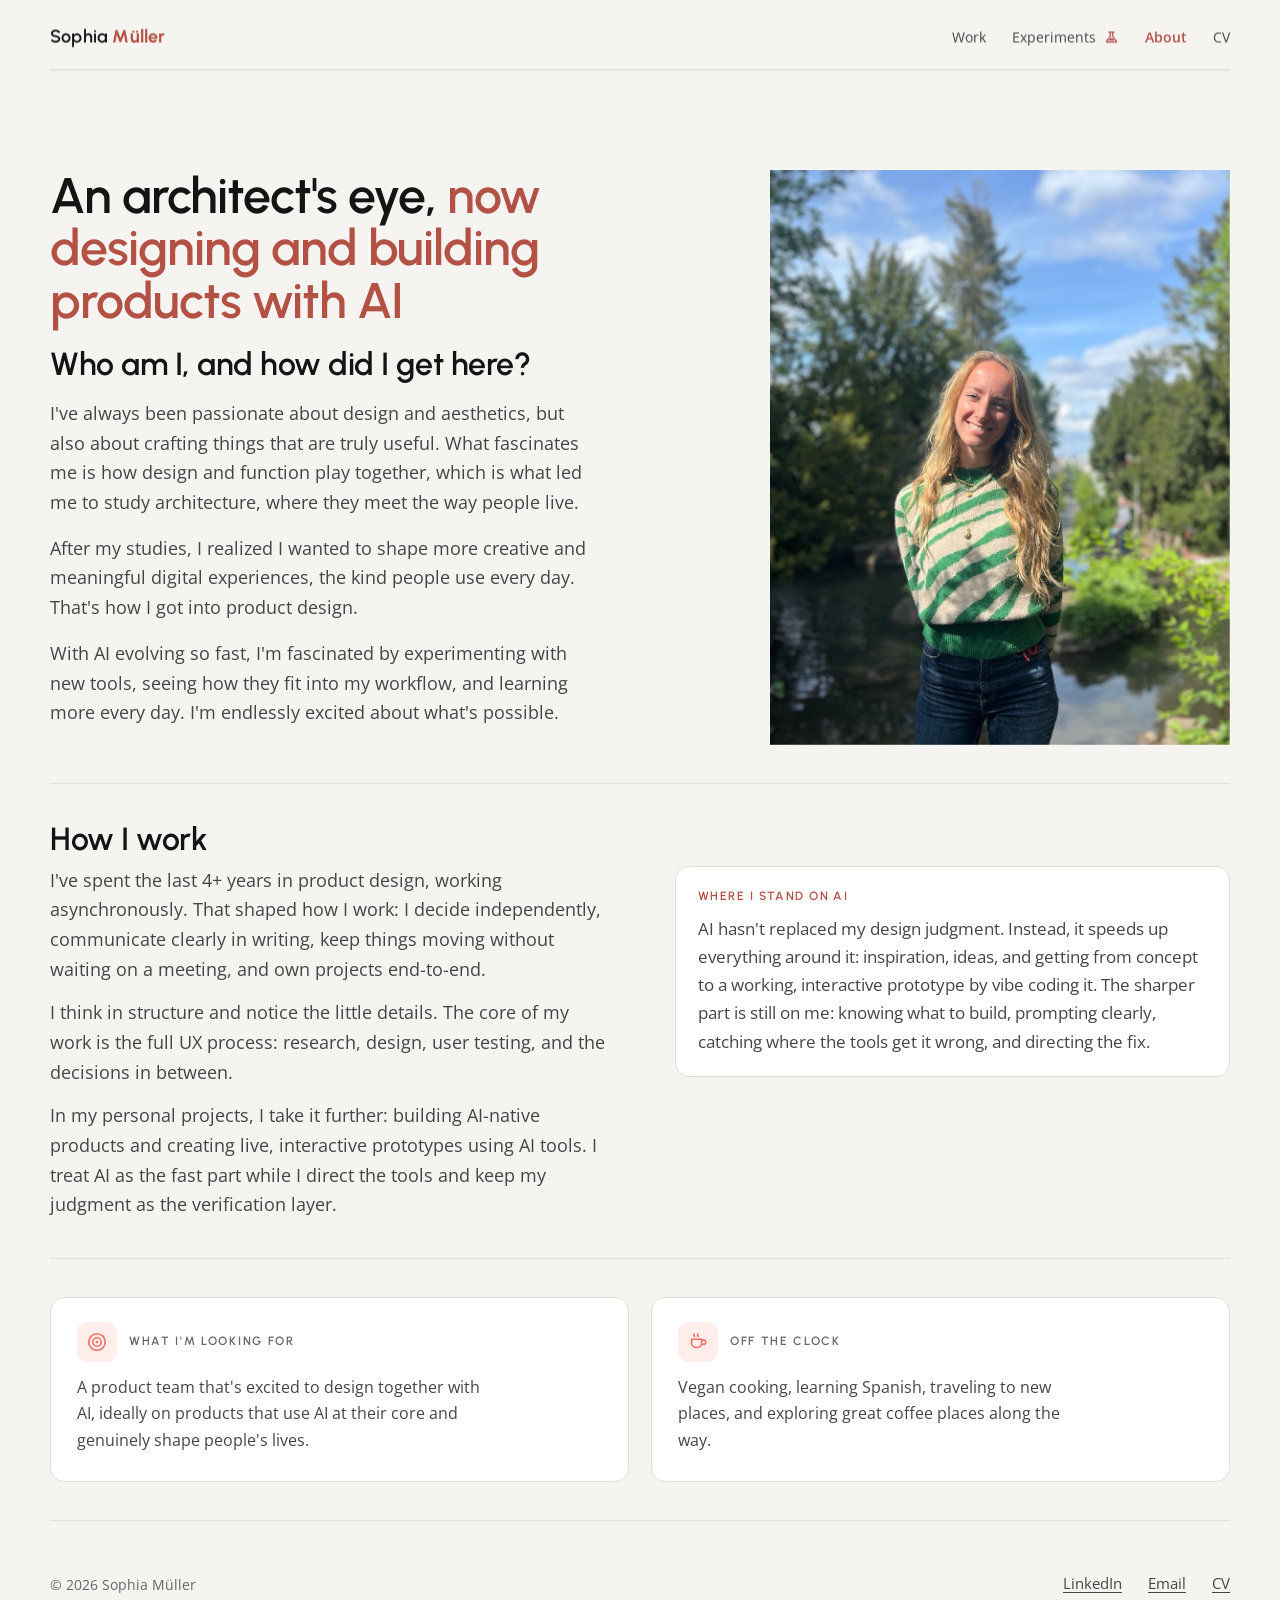
==== commit 6df889d7: "Update title to Senior Product Designer in hero, intro, and How I work Co-Authored-By: Claude Opus 4" ====
--- a/about.html
+++ b/about.html
@@ -244,7 +244,7 @@
     <h2>How I work</h2>
     <div class="how-cols">
       <div class="how-text">
-        <p>I've spent the last 4+ years in product design, working asynchronously. That shaped how I work: I decide independently, communicate clearly in writing, keep things moving without waiting on a meeting, and own projects end to end.</p>
+        <p>I've spent the last 4+ years in product design, working asynchronously. That shaped how I work: I decide independently, communicate clearly in writing, keep things moving without waiting on a meeting, and own projects end-to-end.</p>
         <p>I think in structure and notice the little details. The core of my work is the full UX process: research, design, user testing, and the decisions in between.</p>
         <p>In my personal projects, I take it further: building AI-native products and creating live, interactive prototypes using AI tools. I treat AI as the fast part while I direct the tools and keep my judgment as the verification layer.</p>
       </div>
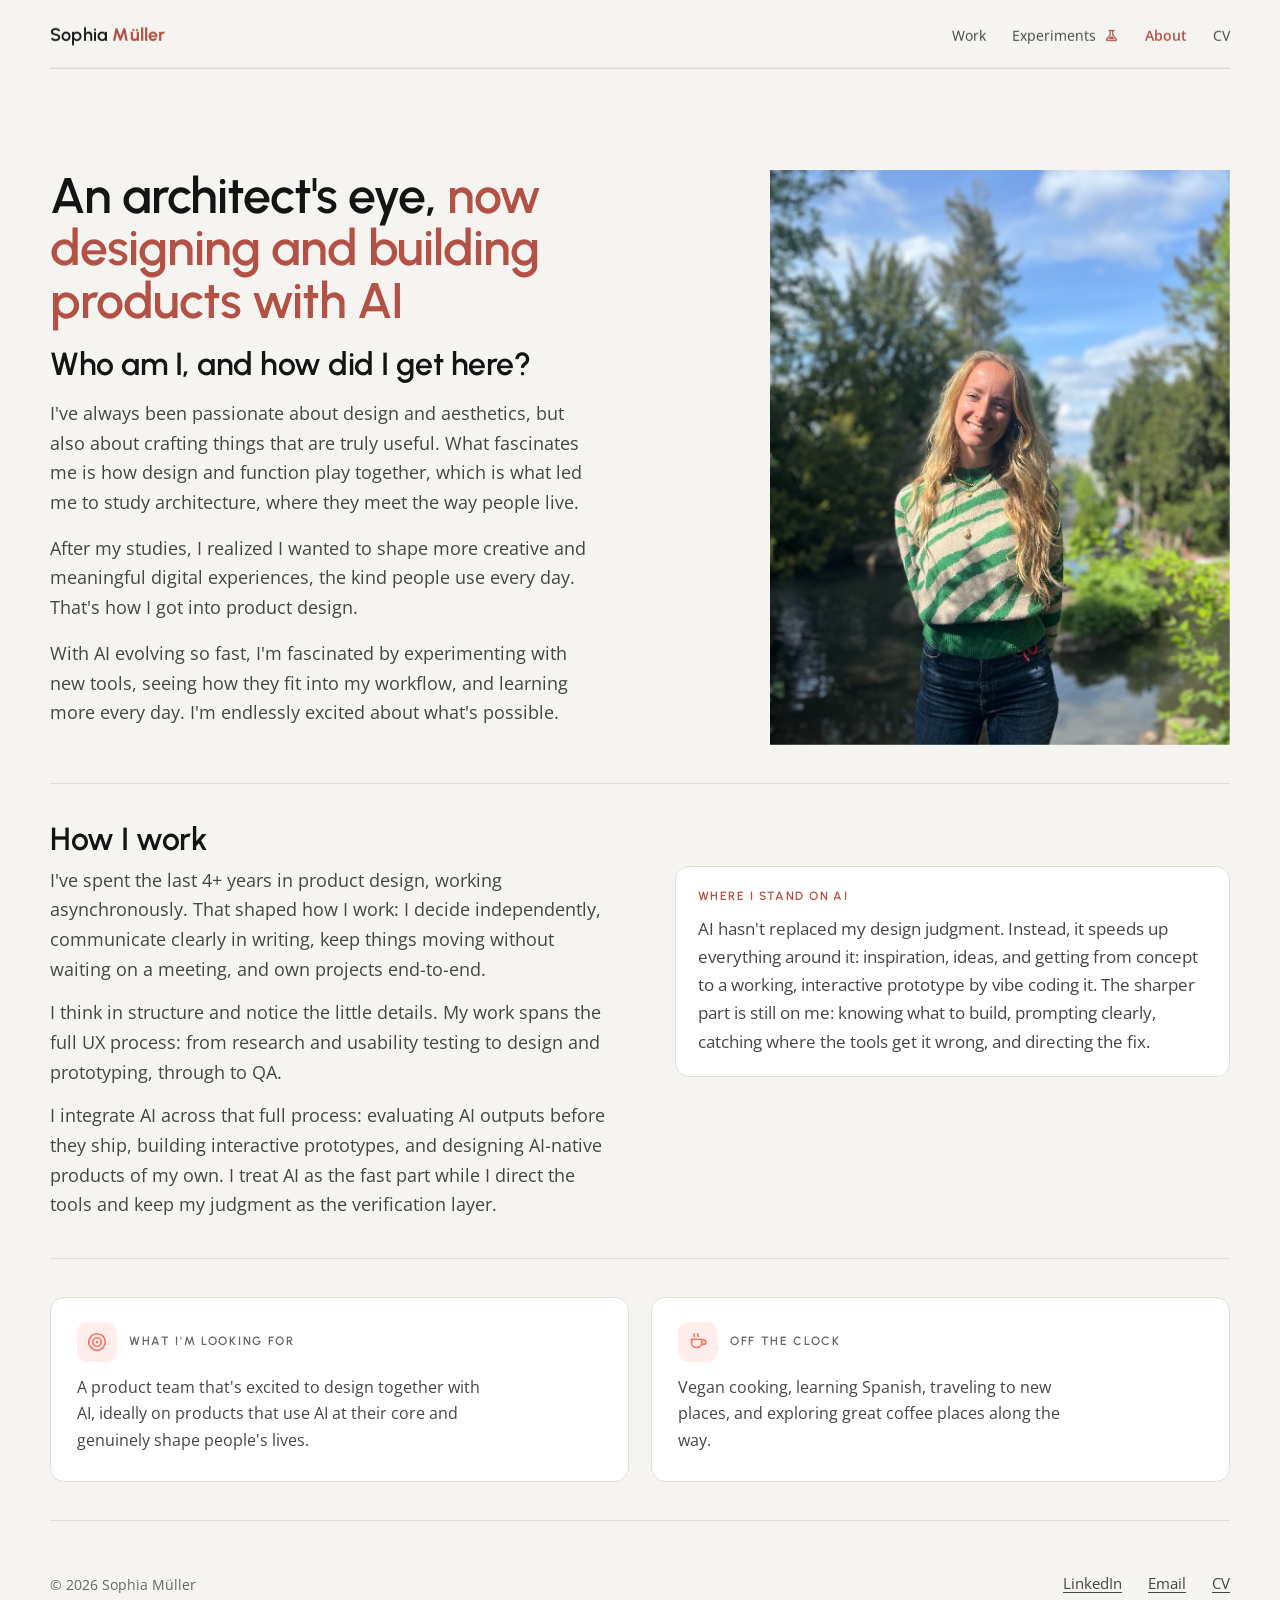
==== commit 3d42170e: "About How I work: integrate LinkedIn copy (usability testing, QA, evaluating AI outputs) Co-Authored" ====
--- a/about.html
+++ b/about.html
@@ -245,8 +245,8 @@
     <div class="how-cols">
       <div class="how-text">
         <p>I've spent the last 4+ years in product design, working asynchronously. That shaped how I work: I decide independently, communicate clearly in writing, keep things moving without waiting on a meeting, and own projects end-to-end.</p>
-        <p>I think in structure and notice the little details. The core of my work is the full UX process: research, design, user testing, and the decisions in between.</p>
-        <p>In my personal projects, I take it further: building AI-native products and creating live, interactive prototypes using AI tools. I treat AI as the fast part while I direct the tools and keep my judgment as the verification layer.</p>
+        <p>I think in structure and notice the little details. My work spans the full UX process: from research and usability testing to design and prototyping, through to QA.</p>
+        <p>I integrate AI across that full process: evaluating AI outputs before they ship, building interactive prototypes, and designing AI-native products of my own. I treat AI as the fast part while I direct the tools and keep my judgment as the verification layer.</p>
       </div>
       <div class="pov">
         <div class="label">Where I stand on AI</div>
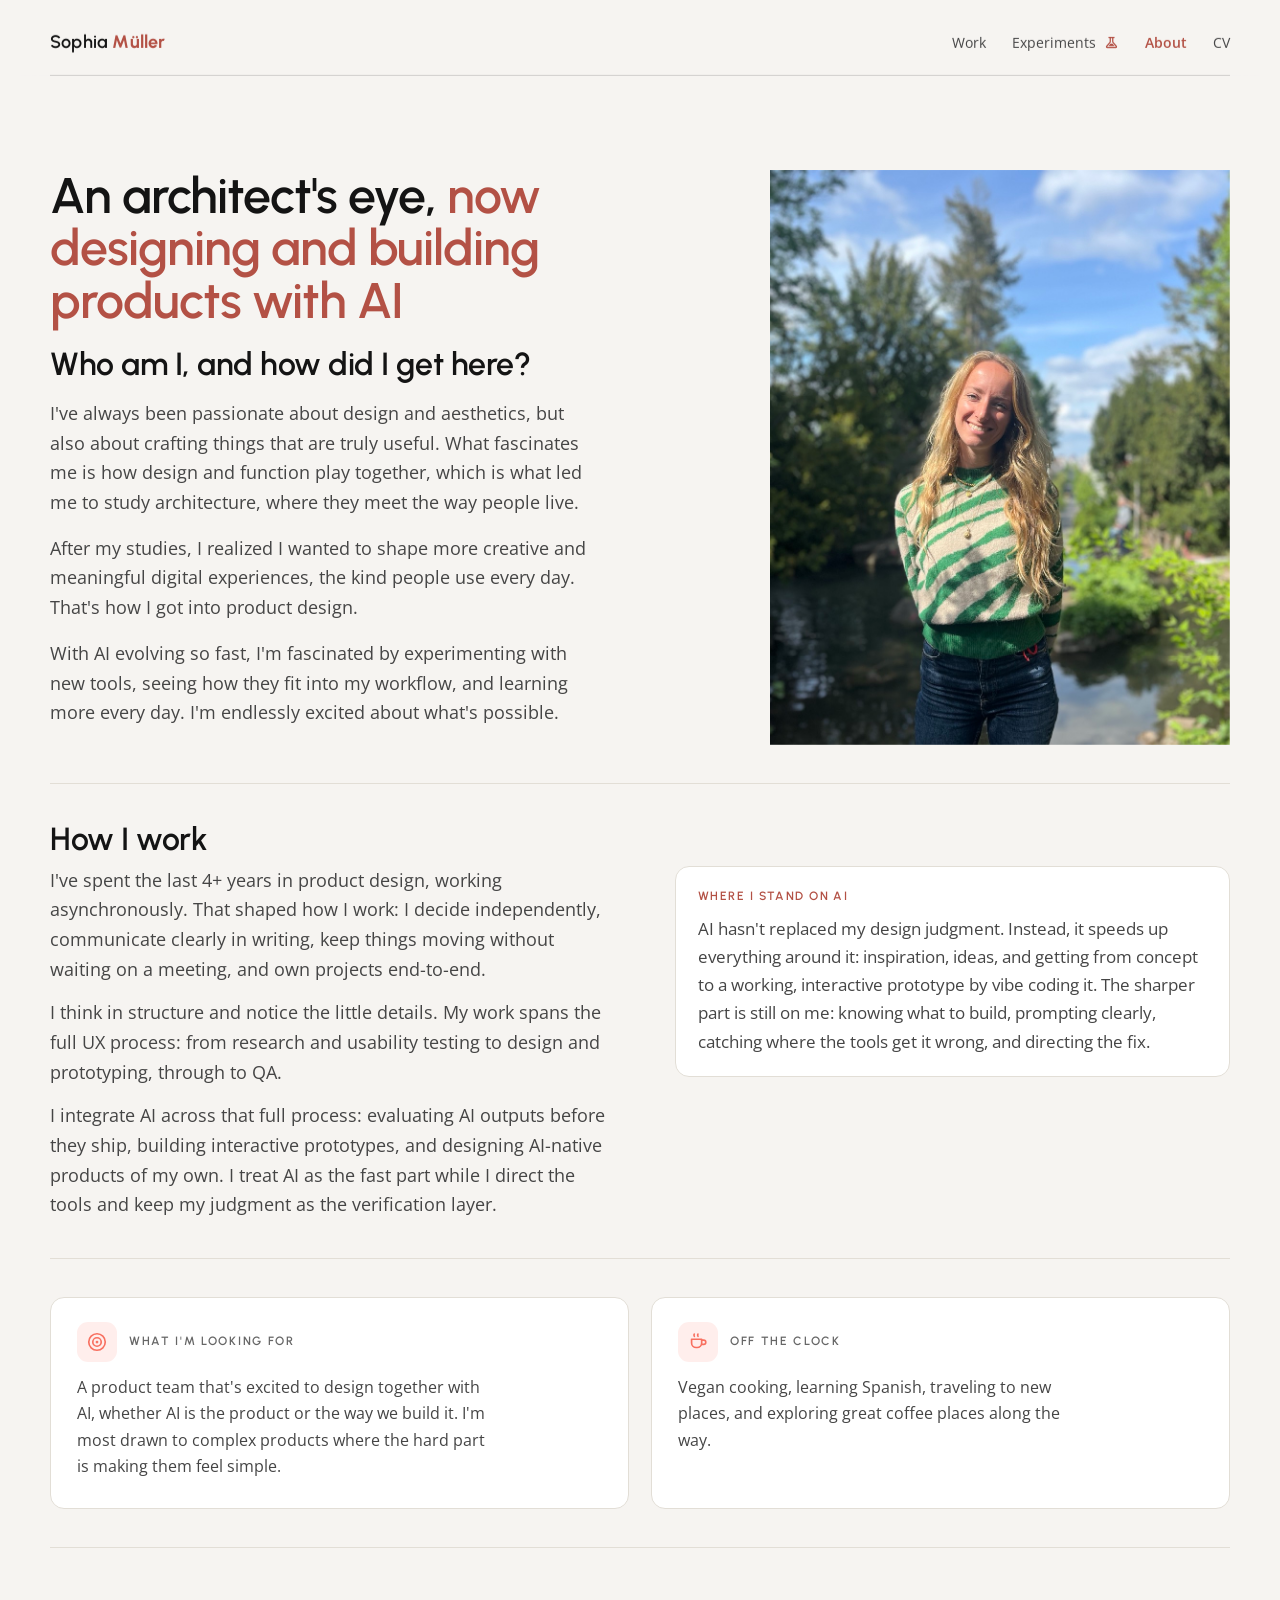
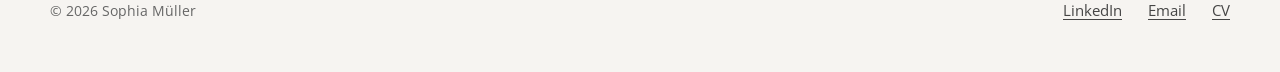
==== commit 4ef54835: "Positioning: surface complex B2B SaaS across hero, intro, meta/schema; refine copy - Hero Experience" ====
--- a/about.html
+++ b/about.html
@@ -263,7 +263,7 @@
           <div class="block-ic"><svg width="22" height="22" viewBox="0 0 24 24" fill="none" stroke="currentColor" stroke-width="1.8" stroke-linecap="round" stroke-linejoin="round"><circle cx="12" cy="12" r="9"/><circle cx="12" cy="12" r="4.6"/><circle cx="12" cy="12" r=".6" fill="currentColor"/></svg></div>
           <div class="kicker">What I'm looking for</div>
         </div>
-        <p>A product team that's excited to design together with AI, ideally on products that use AI at their core and genuinely shape people's lives.</p>
+        <p>A product team that's excited to design together with AI, whether AI is the product or the way we build it. I'm most drawn to complex products where the hard part is making them feel simple.</p>
       </div>
       <div>
         <div class="block-head">
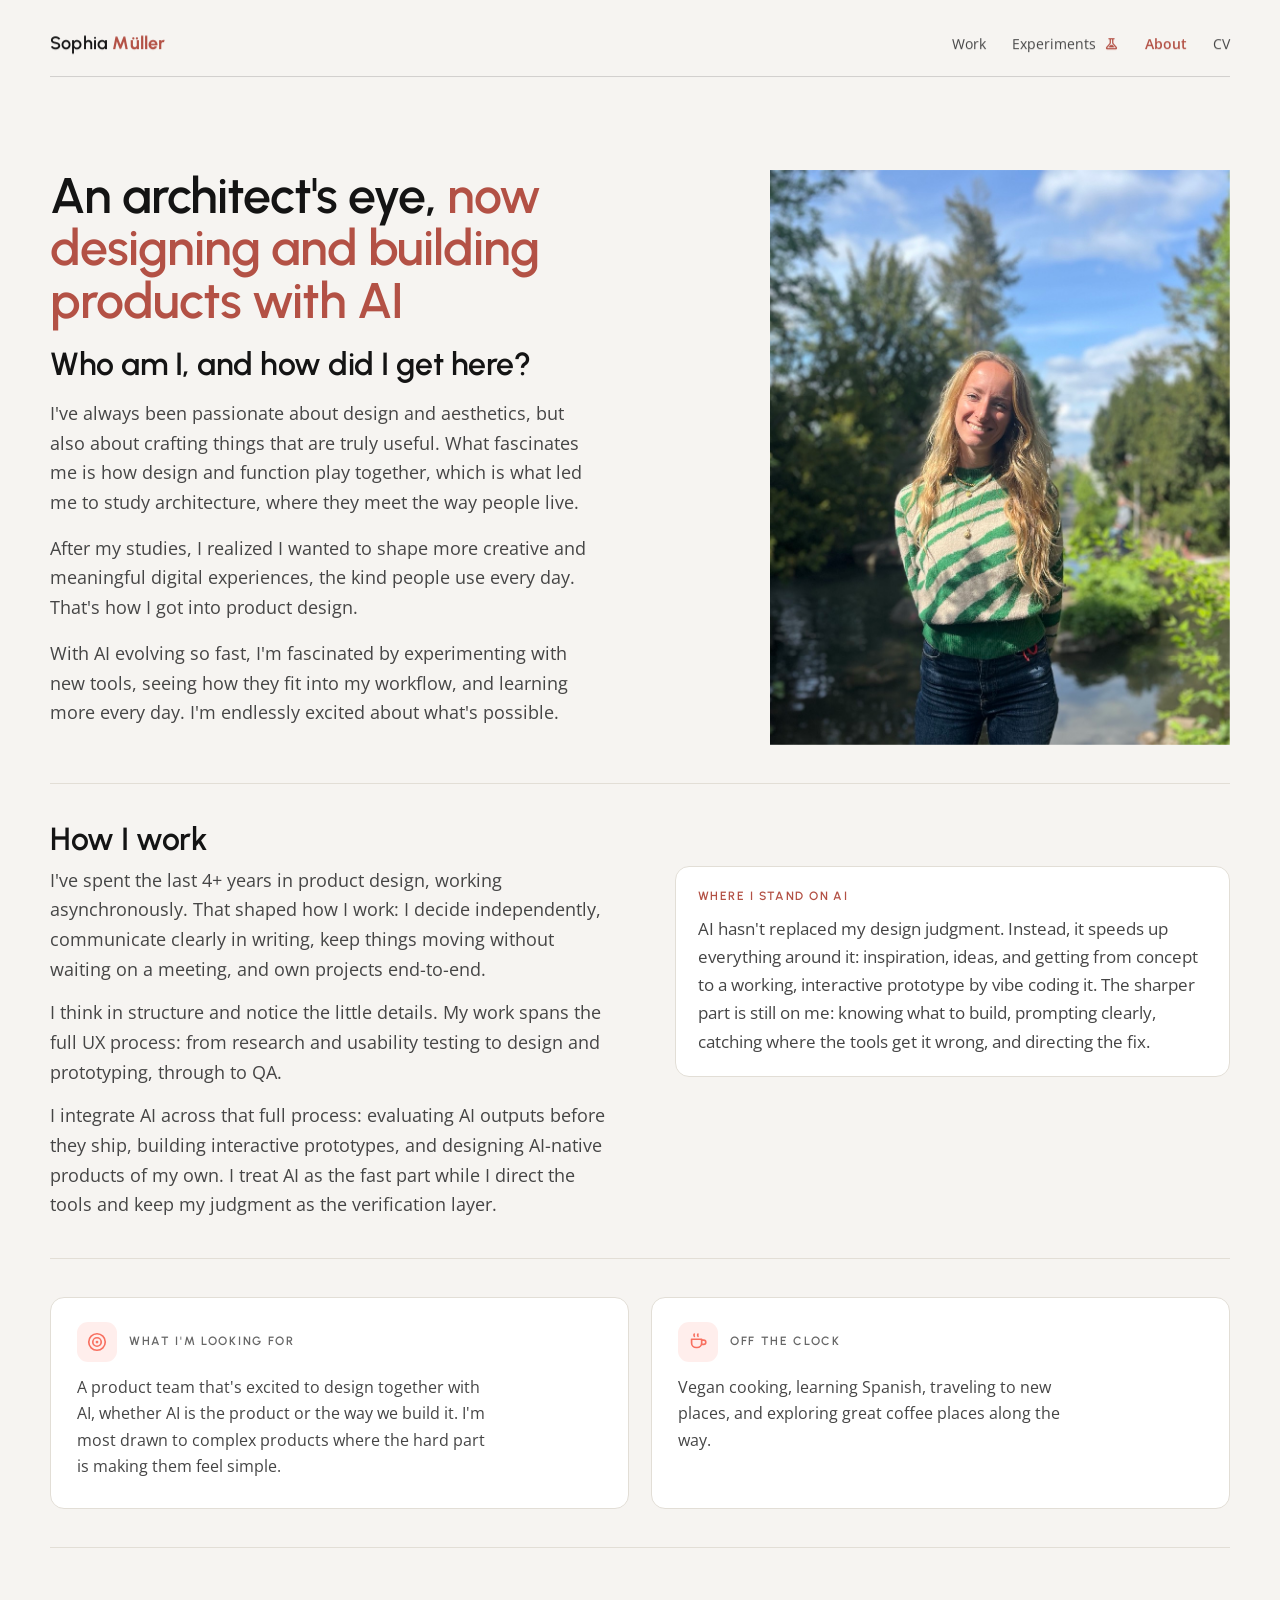
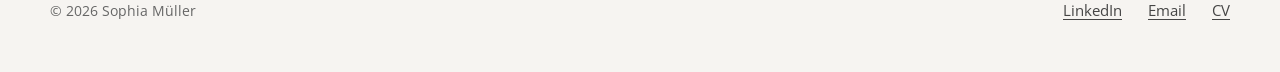
==== commit 011ba822: "Add HTML CV at /cv; repoint all CV links from Drive to internal page - New cv.html (serves at /cv vi" ====
--- a/about.html
+++ b/about.html
@@ -221,7 +221,7 @@
     <a href="index.html#work">Work</a>
     <a href="index.html#lab">Experiments <svg class="navicon" viewBox="0 -960 960 960" aria-hidden="true"><path d="M200-120q-51 0-72.5-45.5T138-250l222-270v-240h-40q-17 0-28.5-11.5T280-800q0-17 11.5-28.5T320-840h320q17 0 28.5 11.5T680-800q0 17-11.5 28.5T640-760h-40v240l222 270q32 39 10.5 84.5T760-120H200Zm80-120h400L544-400H416L280-240Zm-80 40h560L520-492v-268h-80v268L200-200Zm280-280Z"/></svg></a>
     <a href="about.html" class="active">About</a>
-    <a href="https://drive.google.com/file/d/1Z-_l9H6a6OMf9sEtm7uho7M1DKZYMkv1/view?usp=sharing" class="cv" target="_blank" rel="noopener">CV</a>
+    <a href="cv.html" class="cv">CV</a>
   </nav>
 </header>
 
@@ -281,7 +281,7 @@
     <div class="flinks">
       <a href="https://www.linkedin.com/in/sophiadesign/" target="_blank" rel="noopener">LinkedIn</a>
       <a href="mailto:hello@sophia-ux.com">Email</a>
-      <a href="https://drive.google.com/file/d/1Z-_l9H6a6OMf9sEtm7uho7M1DKZYMkv1/view?usp=sharing" target="_blank" rel="noopener">CV</a>
+      <a href="cv.html">CV</a>
     </div>
   </footer>
 
